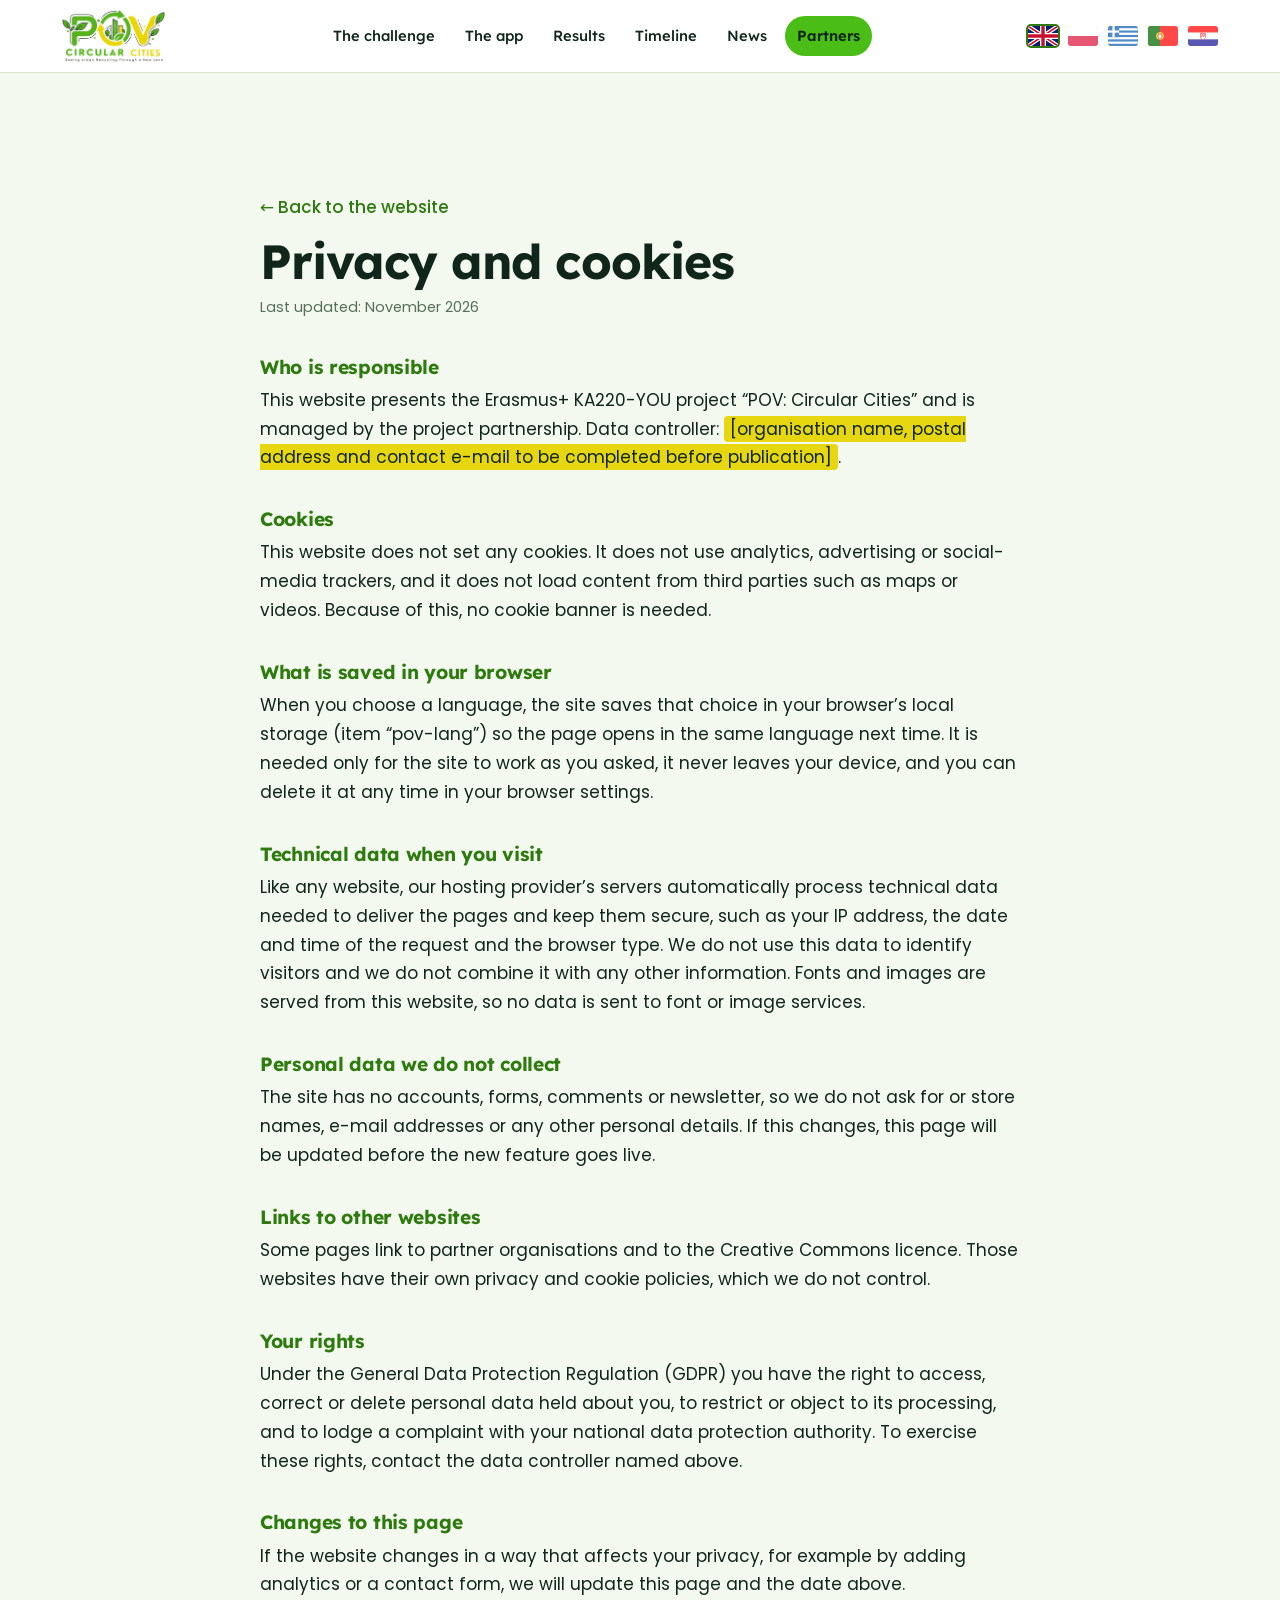
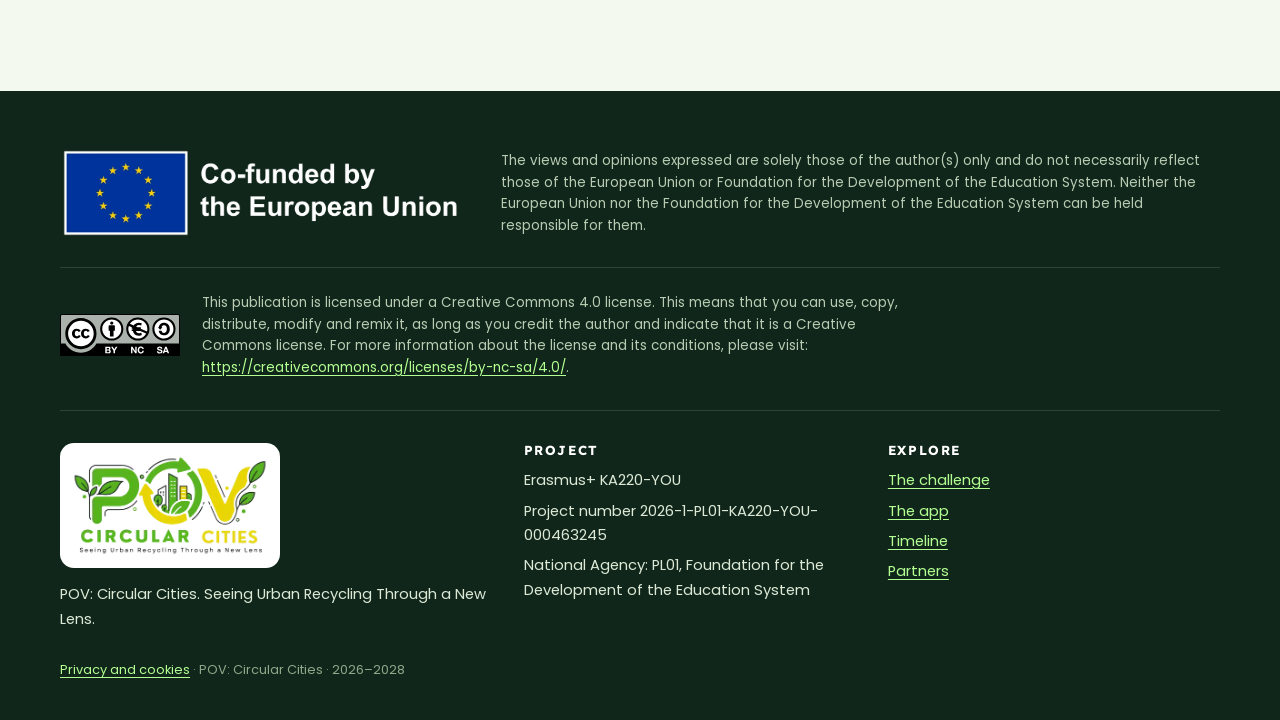
==== privacy.html @ 88510824 "Add dedicated Privacy and cookies page (5 languages), generic hosting wording, footer link Co-Author" ====
<!DOCTYPE html>
<html lang="en">
<head>
<meta charset="utf-8">
<meta name="viewport" content="width=device-width, initial-scale=1">
<title>Privacy and cookies | POV: Circular Cities</title>
<meta name="description" content="Privacy and cookies of the POV: Circular Cities website.">
<link rel="icon" href="data:image/svg+xml,%3Csvg xmlns='http://www.w3.org/2000/svg' viewBox='0 0 64 64'%3E%3Ccircle cx='32' cy='32' r='28' fill='none' stroke='%234ABD17' stroke-width='10' stroke-dasharray='90 86'/%3E%3Ccircle cx='32' cy='32' r='28' fill='none' stroke='%23E6D711' stroke-width='10' stroke-dasharray='86 90' stroke-dashoffset='-90'/%3E%3C/svg%3E">
<link rel="preload" href="fonts/lexend-latin-700-normal.woff2" as="font" type="font/woff2" crossorigin>
<link rel="preload" href="fonts/poppins-latin-400-normal.woff2" as="font" type="font/woff2" crossorigin>
<link rel="stylesheet" href="fonts.css">
<link rel="stylesheet" href="style.css">
</head>
<body>

<header class="site-header">
  <div class="wrap">
    <a class="brand" href="index.html" aria-label="POV: Circular Cities, home" data-i18n-attr="aria-label:a.brand"><img src="assets/pov-logo.webp" alt="POV Circular Cities. Seeing urban recycling through a new lens" data-i18n-attr="alt:a.logo" width="440" height="231"></a>
    <nav class="nav" id="site-nav" aria-label="Main" data-i18n-attr="aria-label:a.nav">
      <a href="index.html#challenge" data-i18n="nav.challenge">The challenge</a>
      <a href="index.html#app" data-i18n="nav.app">The app</a>
      <a href="index.html#results" data-i18n="nav.results">Results</a>
      <a href="index.html#timeline" data-i18n="nav.timeline">Timeline</a>
      <a href="index.html#news" data-i18n="nav.news">News</a>
      <a class="cta" href="index.html#partners" data-i18n="nav.partners">Partners</a>
    </nav>
    <div class="lang" role="group" aria-label="Language" data-i18n-attr="aria-label:a.lang">
      <button type="button" data-lang="en" title="English" aria-label="English" aria-pressed="true"><svg viewBox="0 0 30 20" aria-hidden="true"><rect width="30" height="20" fill="#012169"/><path d="M0 0l30 20M30 0L0 20" stroke="#fff" stroke-width="4"/><path d="M0 0l30 20M30 0L0 20" stroke="#C8102E" stroke-width="1.6"/><path d="M15 0v20M0 10h30" stroke="#fff" stroke-width="6"/><path d="M15 0v20M0 10h30" stroke="#C8102E" stroke-width="3.4"/></svg></button>
      <button type="button" data-lang="pl" title="Polski" aria-label="Polski" aria-pressed="false"><svg viewBox="0 0 30 20" aria-hidden="true"><rect width="30" height="10" fill="#fff"/><rect y="10" width="30" height="10" fill="#DC143C"/></svg></button>
      <button type="button" data-lang="el" title="Ελληνικά" aria-label="Ελληνικά" aria-pressed="false"><svg viewBox="0 0 30 20" aria-hidden="true"><rect width="30" height="20" fill="#0D5EAF"/><g fill="#fff"><rect y="2.22" width="30" height="2.22"/><rect y="6.67" width="30" height="2.22"/><rect y="11.11" width="30" height="2.22"/><rect y="15.56" width="30" height="2.22"/></g><rect width="11.11" height="11.11" fill="#0D5EAF"/><rect x="4.44" width="2.22" height="11.11" fill="#fff"/><rect y="4.44" width="11.11" height="2.22" fill="#fff"/></svg></button>
      <button type="button" data-lang="pt" title="Português" aria-label="Português" aria-pressed="false"><svg viewBox="0 0 30 20" aria-hidden="true"><rect width="30" height="20" fill="#FF0000"/><rect width="12" height="20" fill="#006600"/><circle cx="12" cy="10" r="3.8" fill="#FFE000"/><path d="M10.1 8h3.8v3.1a1.9 1.9 0 0 1-3.8 0z" fill="#fff" stroke="#C00" stroke-width=".8"/></svg></button>
      <button type="button" data-lang="hr" title="Hrvatski" aria-label="Hrvatski" aria-pressed="false"><svg viewBox="0 0 30 20" aria-hidden="true"><rect width="30" height="6.67" fill="#FF0000"/><rect y="6.67" width="30" height="6.67" fill="#fff"/><rect y="13.33" width="30" height="6.67" fill="#171796"/><path d="M12.6 7.2h4.8v3.6c0 1.7-1.3 2.6-2.4 3-1.1-.4-2.4-1.3-2.4-3z" fill="#fff" stroke="#C00" stroke-width=".6"/><g fill="#FF0000"><rect x="12.6" y="7.2" width="1.2" height="1.2"/><rect x="15.0" y="7.2" width="1.2" height="1.2"/><rect x="13.8" y="8.4" width="1.2" height="1.2"/><rect x="16.2" y="8.4" width="1.2" height="1.2"/><rect x="12.6" y="9.6" width="1.2" height="1.2"/><rect x="15.0" y="9.6" width="1.2" height="1.2"/></g></svg></button>
    </div>
    <button class="menu-btn" type="button" aria-expanded="false" aria-controls="site-nav" aria-label="Menu" data-i18n-attr="aria-label:a.menu"><span></span></button>
  </div>
</header>

<main id="top" class="doc">
<div class="wrap doc-wrap">
<p class="doc-back"><a href="index.html" data-i18n="pv.back">← Back to the website</a></p>
<h1 data-i18n="pv.title">Privacy and cookies</h1>
<p class="doc-date" data-i18n="pv.updated">Last updated: November 2026</p>
<h2 data-i18n="pv.h1">Who is responsible</h2>
<p data-i18n="pv.p1">This website presents the Erasmus+ KA220-YOU project “POV: Circular Cities” and is managed by the project partnership. Data controller: <mark class="todo">[organisation name, postal address and contact e-mail to be completed before publication]</mark>.</p>
<h2 data-i18n="pv.h2">Cookies</h2>
<p data-i18n="pv.p2">This website does not set any cookies. It does not use analytics, advertising or social-media trackers, and it does not load content from third parties such as maps or videos. Because of this, no cookie banner is needed.</p>
<h2 data-i18n="pv.h3">What is saved in your browser</h2>
<p data-i18n="pv.p3">When you choose a language, the site saves that choice in your browser’s local storage (item “pov-lang”) so the page opens in the same language next time. It is needed only for the site to work as you asked, it never leaves your device, and you can delete it at any time in your browser settings.</p>
<h2 data-i18n="pv.h4">Technical data when you visit</h2>
<p data-i18n="pv.p4">Like any website, our hosting provider’s servers automatically process technical data needed to deliver the pages and keep them secure, such as your IP address, the date and time of the request and the browser type. We do not use this data to identify visitors and we do not combine it with any other information. Fonts and images are served from this website, so no data is sent to font or image services.</p>
<h2 data-i18n="pv.h5">Personal data we do not collect</h2>
<p data-i18n="pv.p5">The site has no accounts, forms, comments or newsletter, so we do not ask for or store names, e-mail addresses or any other personal details. If this changes, this page will be updated before the new feature goes live.</p>
<h2 data-i18n="pv.h6">Links to other websites</h2>
<p data-i18n="pv.p6">Some pages link to partner organisations and to the Creative Commons licence. Those websites have their own privacy and cookie policies, which we do not control.</p>
<h2 data-i18n="pv.h7">Your rights</h2>
<p data-i18n="pv.p7">Under the General Data Protection Regulation (GDPR) you have the right to access, correct or delete personal data held about you, to restrict or object to its processing, and to lodge a complaint with your national data protection authority. To exercise these rights, contact the data controller named above.</p>
<h2 data-i18n="pv.h8">Changes to this page</h2>
<p data-i18n="pv.p8">If the website changes in a way that affects your privacy, for example by adding analytics or a contact form, we will update this page and the date above.</p>
</div>
</main>

<footer class="site-footer">
  <div class="wrap">
    <div class="funding">
      <div class="eu"><div class="eu-badge eu-badge--lg"><img class="eu-img " src="assets/eu/eu-en-neg.webp" alt="Co-funded by the European Union" data-i18n-attr="src:eu.neg;alt:a.eu" width="360" height="80"></div></div>
      <p class="disclaimer" data-i18n="ft.disclaimer">The views and opinions expressed are solely those of the author(s) only and do not necessarily reflect those of the European Union or Foundation for the Development of the Education System. Neither the European Union nor the Foundation for the Development of the Education System can be held responsible for them.</p>
      <div class="licence" lang="en">
        <a class="cc-logo" href="https://creativecommons.org/licenses/by-nc-sa/4.0/" rel="license noopener"><img src="assets/cc-by-nc-sa.svg" alt="Creative Commons Attribution-NonCommercial-ShareAlike 4.0 licence" data-i18n-attr="alt:a.cc" width="120" height="42"></a>
        <p>This publication is licensed under a Creative Commons 4.0 license. This means that you can use, copy, distribute, modify and remix it, as long as you credit the author and indicate that it is a Creative Commons license. For more information about the license and its conditions, please visit: <a href="https://creativecommons.org/licenses/by-nc-sa/4.0/" rel="license noopener">https://creativecommons.org/licenses/by-nc-sa/4.0/</a>.</p>
      </div>
    </div>
    <div class="foot-grid">
      <div>
        <div class="foot-logo"><img src="assets/pov-logo.webp" alt="POV Circular Cities logo" data-i18n-attr="alt:a.logo.foot" width="440" height="231"></div>
        <p>POV: Circular Cities. Seeing Urban Recycling Through a New Lens.</p>
      </div>
      <div>
        <h4 data-i18n="ft.project">Project</h4>
        <ul>
          <li>Erasmus+ KA220-YOU</li>
          <li data-i18n="ft.number">Project number 2026-1-PL01-KA220-YOU-000463245</li>
          <li data-i18n="ft.agency">National Agency: PL01, Foundation for the Development of the Education System</li>
        </ul>
      </div>
      <div>
        <h4 data-i18n="ft.explore">Explore</h4>
        <ul>
          <li><a href="index.html#challenge" data-i18n="nav.challenge">The challenge</a></li>
          <li><a href="index.html#app" data-i18n="nav.app">The app</a></li>
          <li><a href="index.html#timeline" data-i18n="nav.timeline">Timeline</a></li>
          <li><a href="index.html#partners" data-i18n="nav.partners">Partners</a></li>
        </ul>
      </div>
    </div>
    <p class="legal"><a href="privacy.html" data-i18n="priv.t">Privacy and cookies</a> · POV: Circular Cities · 2026–2028</p>
  </div>
</footer>

<script src="i18n-data.js"></script>
<script src="i18n.js"></script>
<script src="main.js"></script>
</body>
</html>
---- fonts.css ----
/* lexend-latin-ext-500-normal */
@font-face {
  font-family: 'Lexend';
  font-style: normal;
  font-display: swap;
  font-weight: 500;
  src: url(fonts/lexend-latin-ext-500-normal.woff2) format("woff2");
  unicode-range: U+0100-02BA,U+02BD-02C5,U+02C7-02CC,U+02CE-02D7,U+02DD-02FF,U+0304,U+0308,U+0329,U+1D00-1DBF,U+1E00-1E9F,U+1EF2-1EFF,U+2020,U+20A0-20AB,U+20AD-20C0,U+2113,U+2C60-2C7F,U+A720-A7FF;
}

/* lexend-latin-500-normal */
@font-face {
  font-family: 'Lexend';
  font-style: normal;
  font-display: swap;
  font-weight: 500;
  src: url(fonts/lexend-latin-500-normal.woff2) format("woff2");
  unicode-range: U+0000-00FF,U+0131,U+0152-0153,U+02BB-02BC,U+02C6,U+02DA,U+02DC,U+0304,U+0308,U+0329,U+2000-206F,U+20AC,U+2122,U+2191,U+2193,U+2212,U+2215,U+FEFF,U+FFFD;
}

/* lexend-latin-ext-600-normal */
@font-face {
  font-family: 'Lexend';
  font-style: normal;
  font-display: swap;
  font-weight: 600;
  src: url(fonts/lexend-latin-ext-600-normal.woff2) format("woff2");
  unicode-range: U+0100-02BA,U+02BD-02C5,U+02C7-02CC,U+02CE-02D7,U+02DD-02FF,U+0304,U+0308,U+0329,U+1D00-1DBF,U+1E00-1E9F,U+1EF2-1EFF,U+2020,U+20A0-20AB,U+20AD-20C0,U+2113,U+2C60-2C7F,U+A720-A7FF;
}

/* lexend-latin-600-normal */
@font-face {
  font-family: 'Lexend';
  font-style: normal;
  font-display: swap;
  font-weight: 600;
  src: url(fonts/lexend-latin-600-normal.woff2) format("woff2");
  unicode-range: U+0000-00FF,U+0131,U+0152-0153,U+02BB-02BC,U+02C6,U+02DA,U+02DC,U+0304,U+0308,U+0329,U+2000-206F,U+20AC,U+2122,U+2191,U+2193,U+2212,U+2215,U+FEFF,U+FFFD;
}

/* lexend-latin-ext-700-normal */
@font-face {
  font-family: 'Lexend';
  font-style: normal;
  font-display: swap;
  font-weight: 700;
  src: url(fonts/lexend-latin-ext-700-normal.woff2) format("woff2");
  unicode-range: U+0100-02BA,U+02BD-02C5,U+02C7-02CC,U+02CE-02D7,U+02DD-02FF,U+0304,U+0308,U+0329,U+1D00-1DBF,U+1E00-1E9F,U+1EF2-1EFF,U+2020,U+20A0-20AB,U+20AD-20C0,U+2113,U+2C60-2C7F,U+A720-A7FF;
}

/* lexend-latin-700-normal */
@font-face {
  font-family: 'Lexend';
  font-style: normal;
  font-display: swap;
  font-weight: 700;
  src: url(fonts/lexend-latin-700-normal.woff2) format("woff2");
  unicode-range: U+0000-00FF,U+0131,U+0152-0153,U+02BB-02BC,U+02C6,U+02DA,U+02DC,U+0304,U+0308,U+0329,U+2000-206F,U+20AC,U+2122,U+2191,U+2193,U+2212,U+2215,U+FEFF,U+FFFD;
}

/* poppins-latin-ext-400-normal */
@font-face {
  font-family: 'Poppins';
  font-style: normal;
  font-display: swap;
  font-weight: 400;
  src: url(fonts/poppins-latin-ext-400-normal.woff2) format("woff2");
  unicode-range: U+0100-02BA,U+02BD-02C5,U+02C7-02CC,U+02CE-02D7,U+02DD-02FF,U+0304,U+0308,U+0329,U+1D00-1DBF,U+1E00-1E9F,U+1EF2-1EFF,U+2020,U+20A0-20AB,U+20AD-20C0,U+2113,U+2C60-2C7F,U+A720-A7FF;
}

/* poppins-latin-400-normal */
@font-face {
  font-family: 'Poppins';
  font-style: normal;
  font-display: swap;
  font-weight: 400;
  src: url(fonts/poppins-latin-400-normal.woff2) format("woff2");
  unicode-range: U+0000-00FF,U+0131,U+0152-0153,U+02BB-02BC,U+02C6,U+02DA,U+02DC,U+0304,U+0308,U+0329,U+2000-206F,U+20AC,U+2122,U+2191,U+2193,U+2212,U+2215,U+FEFF,U+FFFD;
}

/* poppins-latin-ext-500-normal */
@font-face {
  font-family: 'Poppins';
  font-style: normal;
  font-display: swap;
  font-weight: 500;
  src: url(fonts/poppins-latin-ext-500-normal.woff2) format("woff2");
  unicode-range: U+0100-02BA,U+02BD-02C5,U+02C7-02CC,U+02CE-02D7,U+02DD-02FF,U+0304,U+0308,U+0329,U+1D00-1DBF,U+1E00-1E9F,U+1EF2-1EFF,U+2020,U+20A0-20AB,U+20AD-20C0,U+2113,U+2C60-2C7F,U+A720-A7FF;
}

/* poppins-latin-500-normal */
@font-face {
  font-family: 'Poppins';
  font-style: normal;
  font-display: swap;
  font-weight: 500;
  src: url(fonts/poppins-latin-500-normal.woff2) format("woff2");
  unicode-range: U+0000-00FF,U+0131,U+0152-0153,U+02BB-02BC,U+02C6,U+02DA,U+02DC,U+0304,U+0308,U+0329,U+2000-206F,U+20AC,U+2122,U+2191,U+2193,U+2212,U+2215,U+FEFF,U+FFFD;
}

/* poppins-latin-ext-600-normal */
@font-face {
  font-family: 'Poppins';
  font-style: normal;
  font-display: swap;
  font-weight: 600;
  src: url(fonts/poppins-latin-ext-600-normal.woff2) format("woff2");
  unicode-range: U+0100-02BA,U+02BD-02C5,U+02C7-02CC,U+02CE-02D7,U+02DD-02FF,U+0304,U+0308,U+0329,U+1D00-1DBF,U+1E00-1E9F,U+1EF2-1EFF,U+2020,U+20A0-20AB,U+20AD-20C0,U+2113,U+2C60-2C7F,U+A720-A7FF;
}

/* poppins-latin-600-normal */
@font-face {
  font-family: 'Poppins';
  font-style: normal;
  font-display: swap;
  font-weight: 600;
  src: url(fonts/poppins-latin-600-normal.woff2) format("woff2");
  unicode-range: U+0000-00FF,U+0131,U+0152-0153,U+02BB-02BC,U+02C6,U+02DA,U+02DC,U+0304,U+0308,U+0329,U+2000-206F,U+20AC,U+2122,U+2191,U+2193,U+2212,U+2215,U+FEFF,U+FFFD;
}

/* commissioner-greek-500-normal */
@font-face {
  font-family: 'Commissioner';
  font-style: normal;
  font-display: swap;
  font-weight: 500;
  src: url(fonts/commissioner-greek-500-normal.woff2) format("woff2");
  unicode-range: U+0370-0377,U+037A-037F,U+0384-038A,U+038C,U+038E-03A1,U+03A3-03FF;
}

/* commissioner-latin-ext-500-normal */
@font-face {
  font-family: 'Commissioner';
  font-style: normal;
  font-display: swap;
  font-weight: 500;
  src: url(fonts/commissioner-latin-ext-500-normal.woff2) format("woff2");
  unicode-range: U+0100-02BA,U+02BD-02C5,U+02C7-02CC,U+02CE-02D7,U+02DD-02FF,U+0304,U+0308,U+0329,U+1D00-1DBF,U+1E00-1E9F,U+1EF2-1EFF,U+2020,U+20A0-20AB,U+20AD-20C0,U+2113,U+2C60-2C7F,U+A720-A7FF;
}

/* commissioner-latin-500-normal */
@font-face {
  font-family: 'Commissioner';
  font-style: normal;
  font-display: swap;
  font-weight: 500;
  src: url(fonts/commissioner-latin-500-normal.woff2) format("woff2");
  unicode-range: U+0000-00FF,U+0131,U+0152-0153,U+02BB-02BC,U+02C6,U+02DA,U+02DC,U+0304,U+0308,U+0329,U+2000-206F,U+20AC,U+2122,U+2191,U+2193,U+2212,U+2215,U+FEFF,U+FFFD;
}

/* commissioner-greek-600-normal */
@font-face {
  font-family: 'Commissioner';
  font-style: normal;
  font-display: swap;
  font-weight: 600;
  src: url(fonts/commissioner-greek-600-normal.woff2) format("woff2");
  unicode-range: U+0370-0377,U+037A-037F,U+0384-038A,U+038C,U+038E-03A1,U+03A3-03FF;
}

/* commissioner-latin-ext-600-normal */
@font-face {
  font-family: 'Commissioner';
  font-style: normal;
  font-display: swap;
  font-weight: 600;
  src: url(fonts/commissioner-latin-ext-600-normal.woff2) format("woff2");
  unicode-range: U+0100-02BA,U+02BD-02C5,U+02C7-02CC,U+02CE-02D7,U+02DD-02FF,U+0304,U+0308,U+0329,U+1D00-1DBF,U+1E00-1E9F,U+1EF2-1EFF,U+2020,U+20A0-20AB,U+20AD-20C0,U+2113,U+2C60-2C7F,U+A720-A7FF;
}

/* commissioner-latin-600-normal */
@font-face {
  font-family: 'Commissioner';
  font-style: normal;
  font-display: swap;
  font-weight: 600;
  src: url(fonts/commissioner-latin-600-normal.woff2) format("woff2");
  unicode-range: U+0000-00FF,U+0131,U+0152-0153,U+02BB-02BC,U+02C6,U+02DA,U+02DC,U+0304,U+0308,U+0329,U+2000-206F,U+20AC,U+2122,U+2191,U+2193,U+2212,U+2215,U+FEFF,U+FFFD;
}

/* commissioner-greek-700-normal */
@font-face {
  font-family: 'Commissioner';
  font-style: normal;
  font-display: swap;
  font-weight: 700;
  src: url(fonts/commissioner-greek-700-normal.woff2) format("woff2");
  unicode-range: U+0370-0377,U+037A-037F,U+0384-038A,U+038C,U+038E-03A1,U+03A3-03FF;
}

/* commissioner-latin-ext-700-normal */
@font-face {
  font-family: 'Commissioner';
  font-style: normal;
  font-display: swap;
  font-weight: 700;
  src: url(fonts/commissioner-latin-ext-700-normal.woff2) format("woff2");
  unicode-range: U+0100-02BA,U+02BD-02C5,U+02C7-02CC,U+02CE-02D7,U+02DD-02FF,U+0304,U+0308,U+0329,U+1D00-1DBF,U+1E00-1E9F,U+1EF2-1EFF,U+2020,U+20A0-20AB,U+20AD-20C0,U+2113,U+2C60-2C7F,U+A720-A7FF;
}

/* commissioner-latin-700-normal */
@font-face {
  font-family: 'Commissioner';
  font-style: normal;
  font-display: swap;
  font-weight: 700;
  src: url(fonts/commissioner-latin-700-normal.woff2) format("woff2");
  unicode-range: U+0000-00FF,U+0131,U+0152-0153,U+02BB-02BC,U+02C6,U+02DA,U+02DC,U+0304,U+0308,U+0329,U+2000-206F,U+20AC,U+2122,U+2191,U+2193,U+2212,U+2215,U+FEFF,U+FFFD;
}

/* noto-sans-greek-400-normal */
@font-face {
  font-family: 'Noto Sans';
  font-style: normal;
  font-display: swap;
  font-weight: 400;
  src: url(fonts/noto-sans-greek-400-normal.woff2) format("woff2");
  unicode-range: U+0370-0377,U+037A-037F,U+0384-038A,U+038C,U+038E-03A1,U+03A3-03FF;
}

/* noto-sans-latin-ext-400-normal */
@font-face {
  font-family: 'Noto Sans';
  font-style: normal;
  font-display: swap;
  font-weight: 400;
  src: url(fonts/noto-sans-latin-ext-400-normal.woff2) format("woff2");
  unicode-range: U+0100-02BA,U+02BD-02C5,U+02C7-02CC,U+02CE-02D7,U+02DD-02FF,U+0304,U+0308,U+0329,U+1D00-1DBF,U+1E00-1E9F,U+1EF2-1EFF,U+2020,U+20A0-20AB,U+20AD-20C0,U+2113,U+2C60-2C7F,U+A720-A7FF;
}

/* noto-sans-latin-400-normal */
@font-face {
  font-family: 'Noto Sans';
  font-style: normal;
  font-display: swap;
  font-weight: 400;
  src: url(fonts/noto-sans-latin-400-normal.woff2) format("woff2");
  unicode-range: U+0000-00FF,U+0131,U+0152-0153,U+02BB-02BC,U+02C6,U+02DA,U+02DC,U+0304,U+0308,U+0329,U+2000-206F,U+20AC,U+2122,U+2191,U+2193,U+2212,U+2215,U+FEFF,U+FFFD;
}

/* noto-sans-greek-500-normal */
@font-face {
  font-family: 'Noto Sans';
  font-style: normal;
  font-display: swap;
  font-weight: 500;
  src: url(fonts/noto-sans-greek-500-normal.woff2) format("woff2");
  unicode-range: U+0370-0377,U+037A-037F,U+0384-038A,U+038C,U+038E-03A1,U+03A3-03FF;
}

/* noto-sans-latin-ext-500-normal */
@font-face {
  font-family: 'Noto Sans';
  font-style: normal;
  font-display: swap;
  font-weight: 500;
  src: url(fonts/noto-sans-latin-ext-500-normal.woff2) format("woff2");
  unicode-range: U+0100-02BA,U+02BD-02C5,U+02C7-02CC,U+02CE-02D7,U+02DD-02FF,U+0304,U+0308,U+0329,U+1D00-1DBF,U+1E00-1E9F,U+1EF2-1EFF,U+2020,U+20A0-20AB,U+20AD-20C0,U+2113,U+2C60-2C7F,U+A720-A7FF;
}

/* noto-sans-latin-500-normal */
@font-face {
  font-family: 'Noto Sans';
  font-style: normal;
  font-display: swap;
  font-weight: 500;
  src: url(fonts/noto-sans-latin-500-normal.woff2) format("woff2");
  unicode-range: U+0000-00FF,U+0131,U+0152-0153,U+02BB-02BC,U+02C6,U+02DA,U+02DC,U+0304,U+0308,U+0329,U+2000-206F,U+20AC,U+2122,U+2191,U+2193,U+2212,U+2215,U+FEFF,U+FFFD;
}

/* noto-sans-greek-600-normal */
@font-face {
  font-family: 'Noto Sans';
  font-style: normal;
  font-display: swap;
  font-weight: 600;
  src: url(fonts/noto-sans-greek-600-normal.woff2) format("woff2");
  unicode-range: U+0370-0377,U+037A-037F,U+0384-038A,U+038C,U+038E-03A1,U+03A3-03FF;
}

/* noto-sans-latin-ext-600-normal */
@font-face {
  font-family: 'Noto Sans';
  font-style: normal;
  font-display: swap;
  font-weight: 600;
  src: url(fonts/noto-sans-latin-ext-600-normal.woff2) format("woff2");
  unicode-range: U+0100-02BA,U+02BD-02C5,U+02C7-02CC,U+02CE-02D7,U+02DD-02FF,U+0304,U+0308,U+0329,U+1D00-1DBF,U+1E00-1E9F,U+1EF2-1EFF,U+2020,U+20A0-20AB,U+20AD-20C0,U+2113,U+2C60-2C7F,U+A720-A7FF;
}

/* noto-sans-latin-600-normal */
@font-face {
  font-family: 'Noto Sans';
  font-style: normal;
  font-display: swap;
  font-weight: 600;
  src: url(fonts/noto-sans-latin-600-normal.woff2) format("woff2");
  unicode-range: U+0000-00FF,U+0131,U+0152-0153,U+02BB-02BC,U+02C6,U+02DA,U+02DC,U+0304,U+0308,U+0329,U+2000-206F,U+20AC,U+2122,U+2191,U+2193,U+2212,U+2215,U+FEFF,U+FFFD;
}
---- style.css ----
/* POV: Circular Cities. Layout idea: white and pale-green sections, one loop-shaped signature (the sorting phone) in the app section. */
:root {
  --green: #4ABD17;
  --green-deep: #2D7A0E;
  --mint: #B3FF91;
  --yellow: #E6D711;
  --blue: #43A3DD;
  --ink: #10261A;
  --ink-soft: #3C5244;
  --paper: #FFFFFF;
  --sand: #F4F9EF;
  --line: #D9E7CF;
  --font-display: "Lexend", "Commissioner", "Segoe UI", system-ui, sans-serif;
  --font-body: "Poppins", "Noto Sans", "Segoe UI", system-ui, sans-serif;
  --radius: 20px;
  --wrap: 1160px;
  color-scheme: light;
}

*, *::before, *::after { box-sizing: border-box; }
html { scroll-behavior: smooth; scroll-padding-top: 88px; }
body {
  margin: 0;
  background: var(--paper);
  color: var(--ink);
  font-family: var(--font-body);
  font-size: 1.0625rem;
  line-height: 1.65;
  -webkit-font-smoothing: antialiased;
}
img, svg { max-width: 100%; height: auto; display: block; }
a { color: var(--green-deep); text-underline-offset: 3px; }
a:hover { color: var(--ink); }
:focus-visible { outline: 3px solid var(--blue); outline-offset: 3px; border-radius: 6px; }

h1, h2, h3, h4 { font-family: var(--font-display); line-height: 1.15; margin: 0; text-wrap: balance; }
h1 { font-size: clamp(2.3rem, 5.4vw, 4.1rem); font-weight: 700; letter-spacing: -0.02em; }
h2 { font-size: clamp(1.8rem, 3.4vw, 2.7rem); font-weight: 700; letter-spacing: -0.015em; }
h3 { font-size: 1.3rem; font-weight: 600; }
p { margin: 0; }
.lead { font-size: 1.2rem; color: var(--ink-soft); max-width: 58ch; }

.wrap { width: min(var(--wrap), 100% - 40px); margin-inline: auto; }
.section { padding: clamp(56px, 8vw, 104px) 0; }
.section--sand { background: var(--sand); }
.section-head { display: grid; gap: 14px; max-width: 760px; margin-bottom: 44px; }
.eyebrow {
  font-family: var(--font-display); font-weight: 600; font-size: 0.82rem;
  letter-spacing: 0.12em; text-transform: uppercase; color: var(--green-deep);
}

/* Header */
.site-header {
  position: sticky; top: 0; z-index: 20;
  background: rgba(255,255,255,0.94); backdrop-filter: blur(8px);
  border-bottom: 1px solid var(--line);
}
.site-header .wrap { display: flex; align-items: center; justify-content: space-between; gap: 24px; min-height: 72px; }
.brand img { height: 56px; width: auto; }
.nav { display: flex; gap: 6px; flex-wrap: wrap; justify-content: flex-end; }
.nav a {
  font-family: var(--font-display); font-weight: 500; font-size: 0.92rem;
  color: var(--ink); text-decoration: none; padding: 8px 12px; border-radius: 999px;
}
.nav a:hover { background: var(--sand); }
.nav a.cta { background: var(--green); font-weight: 600; }
.nav a.cta:hover { background: var(--mint); }

/* Hero */
.hero { padding: clamp(40px, 6vw, 80px) 0 clamp(48px, 6vw, 88px); background:
  radial-gradient(900px 420px at 88% 0%, rgba(179,255,145,0.55), transparent 70%),
  linear-gradient(180deg, var(--sand), var(--paper)); }
.hero .wrap { display: grid; grid-template-columns: 1.1fr 0.9fr; gap: 56px; align-items: center; }
.hero-copy { display: grid; gap: 24px; }
.hero h1 .accent { color: var(--green-deep); }
.hero h1 .accent-y { background: linear-gradient(transparent 62%, var(--yellow) 62% 92%, transparent 92%); }
.actions { display: flex; gap: 12px; flex-wrap: wrap; }
.btn {
  display: inline-flex; align-items: center; gap: 8px;
  font-family: var(--font-display); font-weight: 600; font-size: 1rem;
  padding: 14px 24px; border-radius: 999px; text-decoration: none;
  border: 2px solid var(--ink); color: var(--ink); background: transparent;
  transition: transform .15s ease, background .15s ease;
}
.btn:hover { transform: translateY(-2px); color: var(--ink); }
.btn--primary { background: var(--green); border-color: var(--green); }
.btn--primary:hover { background: var(--mint); border-color: var(--mint); }
.hero-badges { display: flex; flex-wrap: wrap; gap: 10px; padding: 0; margin: 0; list-style: none; }
.hero-badges li {
  font-size: 0.86rem; font-weight: 500; padding: 6px 14px; border-radius: 999px;
  background: var(--paper); border: 1px solid var(--line);
}
.hero-art { position: relative; display: grid; place-items: center; }
.hero-art .ring { position: absolute; inset: 0; margin: auto; width: 84%; height: auto; aspect-ratio: 1; opacity: 0.85; animation: spin 60s linear infinite; }
.hero-art .card {
  position: relative; background: var(--paper); border-radius: 28px; padding: 18px;
  box-shadow: 0 24px 60px rgba(16,38,26,0.14); border: 1px solid var(--line);
}
.hero-art .card img { border-radius: 14px; }
@keyframes spin { to { transform: rotate(360deg); } }

/* Facts strip */
.facts { border-block: 1px solid var(--line); background: var(--paper); }
.facts dl { display: grid; grid-template-columns: repeat(4, 1fr); margin: 0; }
.facts .fact { padding: 28px 24px; border-left: 1px solid var(--line); }
.facts .fact:first-child { border-left: 0; padding-left: 0; }
.facts dt { font-size: 0.8rem; font-weight: 600; letter-spacing: 0.1em; text-transform: uppercase; color: var(--ink-soft); }
.facts dd { margin: 6px 0 0; font-family: var(--font-display); font-weight: 700; font-size: 1.45rem; line-height: 1.25; }
.facts dd small { display: block; font-family: var(--font-body); font-weight: 400; font-size: 0.88rem; color: var(--ink-soft); margin-top: 2px; }

/* Challenge */
.challenge { display: grid; grid-template-columns: 0.9fr 1.1fr; gap: 64px; align-items: start; }
.challenge-copy { display: grid; gap: 20px; }
.big-stat { display: flex; align-items: baseline; gap: 12px; padding: 18px 22px; border-radius: var(--radius); background: var(--sand); border: 1px solid var(--line); }
.big-stat strong { font-family: var(--font-display); font-size: 2.6rem; color: var(--green-deep); line-height: 1; font-variant-numeric: tabular-nums; }
.big-stat span { font-size: 0.95rem; color: var(--ink-soft); }
.bars { display: grid; gap: 22px; padding: 28px; border: 1px solid var(--line); border-radius: var(--radius); background: var(--paper); }
.bars h3 { font-size: 1.05rem; }
.bar-row { display: grid; gap: 8px; }
.bar-label { display: flex; justify-content: space-between; gap: 16px; font-size: 0.97rem; }
.bar-label b { font-family: var(--font-display); font-variant-numeric: tabular-nums; }
.bar-track { height: 14px; border-radius: 999px; background: var(--sand); border: 1px solid var(--line); overflow: hidden; }
.bar-fill { height: 100%; border-radius: 999px; }
.bars figcaption { font-size: 0.84rem; color: var(--ink-soft); }

/* Values */
.values { display: grid; grid-template-columns: repeat(4, 1fr); gap: 18px; }
.value { border-radius: var(--radius); padding: 28px 24px 30px; display: grid; gap: 10px; align-content: start; min-height: 230px; }
.value svg { width: 44px; height: 44px; }
.value h3 { font-size: 1.25rem; }
.value p { font-size: 0.97rem; }
.v-green { background: var(--green); }
.v-mint { background: var(--mint); }
.v-yellow { background: var(--yellow); }
.v-blue { background: var(--blue); }

/* Objectives */
.objectives { list-style: none; margin: 0; padding: 0; display: grid; }
.objective { display: grid; grid-template-columns: 84px 1fr; gap: 24px; padding: 24px 0; border-top: 1px solid var(--line); align-items: start; }
.objective:last-child { border-bottom: 1px solid var(--line); }
.objective .tag { font-family: var(--font-display); font-weight: 700; font-size: 1.9rem; color: var(--green-deep); line-height: 1.1; }
.objective p { max-width: 66ch; }
.objective b { font-family: var(--font-display); font-weight: 600; }

/* App */
.app { display: grid; grid-template-columns: 1fr 0.9fr; gap: 64px; align-items: center; }
.app-copy { display: grid; gap: 22px; }
.counts { display: grid; grid-template-columns: repeat(3, 1fr); gap: 12px; margin: 6px 0 0; padding: 0; list-style: none; }
.counts li { padding: 16px; border-radius: 16px; background: var(--paper); border: 1px solid var(--line); }
.counts strong { display: block; font-family: var(--font-display); font-size: 1.9rem; line-height: 1.1; color: var(--green-deep); font-variant-numeric: tabular-nums; }
.counts span { font-size: 0.86rem; color: var(--ink-soft); line-height: 1.35; display: block; margin-top: 4px; }
.feature-list { list-style: none; margin: 0; padding: 0; display: grid; gap: 14px; }
.feature-list li { display: grid; grid-template-columns: 28px 1fr; gap: 12px; }
.feature-list svg { width: 26px; height: 26px; margin-top: 2px; }
.feature-list b { font-family: var(--font-display); font-weight: 600; }

/* Phone demo */
.phone-wrap { display: grid; justify-items: center; gap: 14px; }
.phone {
  width: min(340px, 100%); border-radius: 40px; padding: 12px;
  background: var(--ink); box-shadow: 0 30px 70px rgba(16,38,26,0.28);
}
.screen { background: var(--paper); border-radius: 30px; overflow: hidden; display: grid; grid-template-rows: auto auto 1fr; min-height: 560px; }
.app-bar { display: flex; align-items: center; justify-content: space-between; gap: 8px; padding: 16px 18px; background: var(--green); font-family: var(--font-display); font-weight: 700; font-size: 0.98rem; }
.app-bar span { font-weight: 500; font-size: 0.78rem; background: var(--paper); padding: 3px 10px; border-radius: 999px; }
.tabs { display: grid; grid-template-columns: 1fr 1fr; border-bottom: 1px solid var(--line); }
.tab {
  font-family: var(--font-display); font-weight: 600; font-size: 0.92rem; padding: 12px;
  background: var(--paper); border: 0; border-bottom: 3px solid transparent; cursor: pointer; color: var(--ink-soft);
}
.tab[aria-selected="true"] { color: var(--ink); border-bottom-color: var(--green); }
.panel { padding: 20px 18px 22px; display: grid; gap: 16px; align-content: start; }
.panel[hidden] { display: none; }
.item-card { text-align: center; display: grid; gap: 6px; padding: 18px; border-radius: 18px; background: var(--sand); border: 1px solid var(--line); }
.item-card .emoji-free { width: 76px; height: 76px; margin: 0 auto; }
.item-card h4 { font-size: 1.15rem; font-weight: 600; }
.item-card p { font-size: 0.88rem; color: var(--ink-soft); }
.q { font-size: 0.9rem; font-weight: 500; text-align: center; }
.bins { display: grid; grid-template-columns: 1fr 1fr; gap: 10px; }
.bin {
  font-family: var(--font-display); font-weight: 600; font-size: 0.88rem; line-height: 1.25;
  padding: 13px 10px; border-radius: 14px; border: 2px solid var(--ink); background: var(--paper);
  cursor: pointer; color: var(--ink); min-height: 56px; transition: background .15s ease, transform .15s ease;
}
.bin:hover:not(:disabled) { background: var(--mint); transform: translateY(-1px); }
.bin:disabled { cursor: default; opacity: 0.55; }
.bin.is-right { background: var(--green); border-color: var(--green); opacity: 1; }
.bin.is-wrong { background: #FBE3DC; border-color: #B33A1E; opacity: 1; }
.feedback { min-height: 3.4em; font-size: 0.9rem; padding: 12px 14px; border-radius: 14px; background: var(--sand); border: 1px solid var(--line); }
.feedback.ok { background: #E4F8D6; border-color: var(--green); }
.feedback.no { background: #FBE3DC; border-color: #B33A1E; }
.round-row { display: flex; justify-content: space-between; align-items: center; gap: 12px; font-size: 0.86rem; color: var(--ink-soft); }
.next {
  font-family: var(--font-display); font-weight: 600; font-size: 0.9rem; padding: 10px 18px; border-radius: 999px;
  border: 2px solid var(--ink); background: var(--ink); color: var(--paper); cursor: pointer;
}
.next[hidden] { display: none; }
.map-art { border-radius: 18px; border: 1px solid var(--line); overflow: hidden; background: #EAF3E2; }
.map-note { font-size: 0.88rem; color: var(--ink-soft); }
.phone-caption { font-size: 0.84rem; color: var(--ink-soft); max-width: 40ch; text-align: center; }

/* Results */
.results { display: grid; grid-template-columns: repeat(2, 1fr); gap: 18px; }
.result { padding: 28px; border-radius: var(--radius); background: var(--paper); border: 1px solid var(--line); display: grid; gap: 10px; align-content: start; border-top: 6px solid var(--green); }
.result:nth-child(2) { border-top-color: var(--blue); }
.result:nth-child(3) { border-top-color: var(--yellow); }
.result:nth-child(4) { border-top-color: var(--mint); }
.result .tag { font-family: var(--font-display); font-weight: 700; color: var(--green-deep); font-size: 0.95rem; }
.result p { font-size: 0.98rem; color: var(--ink-soft); }

/* Timeline */
.gantt { border: 1px solid var(--line); border-radius: var(--radius); background: var(--paper); overflow-x: auto; }
.gantt-inner { min-width: 860px; padding: 20px 24px 26px; }
.g-head, .g-row { display: grid; grid-template-columns: 260px 1fr; gap: 16px; align-items: center; }
.g-years { display: grid; grid-template-columns: 4fr 12fr 8fr; font-family: var(--font-display); font-weight: 600; font-size: 0.82rem; color: var(--ink-soft); }
.g-years span { border-left: 1px solid var(--line); padding-left: 8px; }
.g-row { padding: 7px 0; border-top: 1px solid var(--line); font-size: 0.9rem; line-height: 1.3; }
.g-track { position: relative; height: 22px; background:
  repeating-linear-gradient(90deg, transparent 0 calc(100%/24 - 1px), var(--line) calc(100%/24 - 1px) calc(100%/24)); border-radius: 6px; }
.g-bar { position: absolute; top: 2px; bottom: 2px; border-radius: 6px; }
.g-bar span { position: absolute; left: 0; top: 100%; }
.wp1 { background: var(--ink); } .wp2 { background: var(--blue); } .wp3 { background: var(--yellow); } .wp4 { background: var(--green); } .wp5 { background: var(--mint); outline: 1px solid var(--green-deep); }
.legend { display: flex; flex-wrap: wrap; gap: 8px 18px; margin: 0 0 18px; padding: 0; list-style: none; font-size: 0.88rem; }
.legend i { display: inline-block; width: 12px; height: 12px; border-radius: 4px; margin-right: 8px; vertical-align: -1px; }
.timeline-note { margin-top: 14px; font-size: 0.86rem; color: var(--ink-soft); }

/* Partners */
.partners { display: grid; grid-template-columns: repeat(3, 1fr); gap: 18px; }
.partner { padding: 26px; border-radius: var(--radius); border: 1px solid var(--line); background: var(--paper); display: grid; gap: 10px; align-content: start; }
.partner--lead { background: var(--ink); color: var(--paper); border-color: var(--ink); grid-column: span 2; }
.partner--lead a { color: var(--mint); }
.partner .where { font-family: var(--font-display); font-size: 0.8rem; font-weight: 600; letter-spacing: 0.1em; text-transform: uppercase; color: var(--green-deep); }
.partner--lead .where { color: var(--mint); }
.partner h3 { font-size: 1.15rem; }
.partner p { font-size: 0.94rem; color: var(--ink-soft); }
.partner--lead p { color: #CFE3C8; }
.partner .role { font-size: 0.9rem; font-weight: 500; color: var(--ink); padding-top: 10px; border-top: 1px dashed var(--line); }
.partner--lead .role { color: var(--paper); border-top-color: #3C5244; }

/* Funding + footer */
.site-footer { background: var(--ink); color: #DCE9D6; padding: 56px 0 40px; }
.site-footer a { color: var(--mint); }
.funding { display: grid; grid-template-columns: auto 1fr; gap: 28px; align-items: center; padding-bottom: 32px; border-bottom: 1px solid #2B4435; }
.disclaimer { font-size: 0.84rem; line-height: 1.6; color: #B9CCB3; }
.foot-grid { display: grid; grid-template-columns: 1.3fr 1fr 1fr; gap: 32px; padding-top: 32px; font-size: 0.92rem; }
.foot-grid h4 { font-size: 0.82rem; letter-spacing: 0.12em; text-transform: uppercase; color: var(--paper); margin-bottom: 10px; }
.foot-grid ul { list-style: none; margin: 0; padding: 0; display: grid; gap: 6px; }
.foot-logo { background: var(--paper); border-radius: 14px; padding: 10px; width: 220px; margin-bottom: 14px; }
.legal { margin-top: 28px; font-size: 0.8rem; color: #8FA88A; }

@media (max-width: 960px) {
  .hero .wrap, .challenge, .app { grid-template-columns: 1fr; gap: 40px; }
  .hero-art { max-width: 520px; margin-inline: auto; }
  .facts dl { grid-template-columns: repeat(2, 1fr); }
  .facts .fact:nth-child(3) { border-left: 0; padding-left: 0; }
  .facts .fact:nth-child(n+3) { border-top: 1px solid var(--line); }
  .values { grid-template-columns: repeat(2, 1fr); }
  .partners { grid-template-columns: repeat(2, 1fr); }
  .partner--lead { grid-column: span 2; }
  .foot-grid { grid-template-columns: 1fr; }
  .funding { grid-template-columns: 1fr; }
}
@media (max-width: 720px) {
  .site-header .wrap { flex-wrap: wrap; gap: 10px; min-height: 60px; padding-block: 6px; }
  .brand img { height: 44px; }
  .lang { margin-left: auto; padding-bottom: 0; }
  .menu-btn { display: inline-flex; }
  .nav { display: none; order: 5; width: 100%; flex-direction: column; flex-wrap: nowrap; gap: 2px; padding: 4px 0 12px; border-top: 1px solid var(--line); }
  .nav.is-open { display: flex; }
  .nav a { padding: 13px 14px; font-size: 1rem; }
  html { scroll-padding-top: 80px; }
  .results, .partners, .values { grid-template-columns: 1fr; }
  .partner--lead { grid-column: auto; }
  .counts { grid-template-columns: 1fr; }
  .objective { grid-template-columns: 56px 1fr; gap: 14px; }
  .objective .tag { font-size: 1.4rem; }
  .hero-art { margin-top: 36px; }
  .facts dl { grid-template-columns: 1fr; }
  .facts .fact { border-left: 0; padding-left: 0; border-top: 1px solid var(--line); }
  .facts .fact:first-child { border-top: 0; }
}
@media (prefers-reduced-motion: reduce) {
  html { scroll-behavior: auto; }
  .hero-art .ring { position: absolute; inset: 0; margin: auto; width: 84%; height: auto; aspect-ratio: 1; opacity: 0.85; animation: spin 60s linear infinite; }
  .btn, .bin { transition: none; }
}

/* Language switcher */
.lang { display: flex; gap: 6px; align-items: center; flex-shrink: 0; }
.lang button {
  appearance: none; padding: 0; width: 34px; height: 24px; border-radius: 5px; overflow: hidden;
  border: 2px solid transparent; background: none; cursor: pointer; opacity: .72;
  outline-offset: 2px; transition: opacity .15s, transform .15s;
}
.lang button svg { width: 100%; height: 100%; display: block; box-shadow: inset 0 0 0 1px rgba(16,38,26,.22); }
.lang button:hover { opacity: 1; transform: translateY(-1px); }
.lang button[aria-pressed="true"] { opacity: 1; border-color: var(--green-deep); }
.lang button:focus-visible { outline: 2px solid var(--ink); }
@media (prefers-reduced-motion: reduce) { .lang button { transition: none; } }

/* Partner logos */
.p-logo { height: 88px; display: flex; align-items: center; margin-bottom: 14px; }
.p-logo img { height: 100%; width: auto; max-width: 220px; object-fit: contain; }


/* Objectives: list + progress loop */
.objectives-layout { display: grid; grid-template-columns: minmax(0, 1.2fr) minmax(0, 0.8fr); gap: 64px; align-items: start; }
.loop { position: sticky; top: 120px; max-width: 400px; justify-self: center; width: 100%; }
.loop svg { width: 100%; height: auto; display: block; overflow: visible; }
.loop-base { fill: none; stroke: var(--line); stroke-width: 3; stroke-dasharray: 2 9; stroke-linecap: round; }
.loop-arc { fill: none; stroke: var(--green); stroke-width: 7; stroke-linecap: round; stroke-dasharray: 879.65; stroke-dashoffset: 879.65; transition: stroke-dashoffset .8s cubic-bezier(.4,0,.2,1); }
.loop-core { fill: var(--sand); }
.loop .node circle { fill: var(--paper); stroke: var(--line); stroke-width: 3; transition: fill .4s, stroke .4s, transform .4s; transform-box: fill-box; transform-origin: center; }
.loop .node text { font: 700 15px var(--font-display); fill: var(--ink-soft); transition: fill .4s; }
.loop .node.is-on circle { fill: var(--green); stroke: var(--green); }
.loop .node.is-on text { fill: #fff; }
.loop .node.is-active circle { transform: scale(1.22); fill: var(--ink); stroke: var(--ink); }
.loop .node.is-active text { fill: var(--mint); }
.objective { transition: opacity .4s; }
.objectives.has-spy .objective:not(.is-active) { opacity: .5; }
.objective .tag { transition: color .3s; }
.objective.is-active .tag { color: var(--green); }

/* Scroll reveal (applied by JS only to below-the-fold elements) */
.reveal { opacity: 0; transform: translateY(18px); transition: opacity .7s ease, transform .7s cubic-bezier(.2,.7,.2,1); transition-delay: var(--d, 0ms); }
.reveal.in { opacity: 1; transform: none; }

@media (max-width: 900px) {
  .objectives-layout { grid-template-columns: 1fr; }
  .loop { display: none; }
  .objectives.has-spy .objective:not(.is-active) { opacity: 1; }
}
@media (prefers-reduced-motion: reduce) {
  .reveal { opacity: 1; transform: none; transition: none; }
  .loop-arc, .loop .node circle, .objective { transition: none; }
}


/* Mobile menu button */
.menu-btn { display: none; width: 42px; height: 42px; border: 1px solid var(--line); border-radius: 12px; background: var(--paper); align-items: center; justify-content: center; cursor: pointer; flex-shrink: 0; }
.menu-btn span, .menu-btn span::before, .menu-btn span::after { display: block; width: 18px; height: 2px; border-radius: 2px; background: var(--ink); transition: transform .3s, opacity .2s; }
.menu-btn span { position: relative; }
.menu-btn span::before, .menu-btn span::after { content: ""; position: absolute; left: 0; }
.menu-btn span::before { top: -6px; }
.menu-btn span::after { top: 6px; }
.menu-btn[aria-expanded="true"] span { background: transparent; }
.menu-btn[aria-expanded="true"] span::before { transform: translateY(6px) rotate(45deg); }
.menu-btn[aria-expanded="true"] span::after { transform: translateY(-6px) rotate(-45deg); }
.menu-btn:focus-visible { outline: 2px solid var(--ink); }

/* Results: asymmetric bento */
.results { grid-template-columns: repeat(3, 1fr); gap: 18px; }
.result:nth-child(1), .result:nth-child(4) { grid-column: span 2; }
.result { padding: 32px; }
.result h3 { font-size: 1.2rem; }
.result:nth-child(1) { background: var(--ink); border-color: var(--ink); border-top-color: var(--green); min-height: 270px; align-content: end; }
.result:nth-child(1) .tag { color: var(--mint); font-size: 3.2rem; line-height: 1; margin-bottom: auto; }
.result:nth-child(1) h3 { color: #fff; font-size: 1.7rem; }
.result:nth-child(1) p { color: #CFE3C8; font-size: 1.02rem; max-width: 52ch; }
.result:nth-child(4) { background: var(--sand); }
.result:nth-child(n) { transition: transform .35s cubic-bezier(.2,.7,.2,1), box-shadow .35s; }
.result:hover { transform: translateY(-3px); box-shadow: 0 18px 30px -18px rgba(16,38,26,.35); }

/* Values: ruled rows instead of coloured boxes */
.values { grid-template-columns: 1fr; gap: 0; border-bottom: 1px solid var(--line); }
.value { background: none; border-radius: 0; min-height: 0; border-top: 1px solid var(--line); padding: 26px 0; grid-template-columns: 56px minmax(150px, 240px) 1fr; align-items: center; gap: 8px 28px; }
.value svg { width: 56px; height: 56px; padding: 12px; box-sizing: border-box; border-radius: 50%; transition: transform .4s cubic-bezier(.2,.7,.2,1); }
.value:hover svg { transform: rotate(-8deg) scale(1.06); }
.value h3 { font-size: 1.45rem; }
.value p { font-size: 1.02rem; color: var(--ink-soft); max-width: 52ch; }
.v-green svg { background: var(--green); } .v-mint svg { background: var(--mint); } .v-yellow svg { background: var(--yellow); } .v-blue svg { background: var(--blue); }

/* Timeline bars draw in */
.gantt.anim .g-bar { transform: scaleX(0); transform-origin: left center; transition: transform .9s cubic-bezier(.2,.7,.2,1); transition-delay: calc(var(--i, 0) * 55ms); }
.gantt.anim.in .g-bar { transform: none; }

@media (max-width: 900px) {
  .results { grid-template-columns: 1fr 1fr; }
  .result:nth-child(1) { grid-column: span 2; }
  .result:nth-child(4) { grid-column: span 2; }
}
@media (max-width: 720px) {
  .results { grid-template-columns: 1fr; }
  .result:nth-child(n) { grid-column: auto; }
  .result:nth-child(1) { min-height: 0; }
  .value { grid-template-columns: 56px 1fr; padding: 22px 0; }
  .value svg { grid-row: span 2; }
}
@media (prefers-reduced-motion: reduce) {
  .gantt.anim .g-bar, .result:nth-child(n), .value svg, .menu-btn span, .menu-btn span::before, .menu-btn span::after { transition: none; }
  .result:hover, .value:hover svg { transform: none; }
}

@media (max-width: 720px) { .menu-btn { display: inline-flex; } }
@media (max-width: 720px) {
  .lang { gap: 4px; margin-left: auto; }
  .lang button { width: 26px; height: 19px; }
  .site-header .wrap { flex-wrap: wrap; }
}


/* Official EU emblem + funding statement (EU download centre, per language) */
.eu-badge { display: block; }
.eu-img { display: block; height: 68px; width: auto; max-width: 100%; }
.hero-eu { margin-top: 30px; padding-top: 22px; border-top: 1px solid var(--line); }
.eu-badge--lg .eu-img { height: 92px; }

/* Privacy note */
.privacy { margin-top: 20px; font-size: 0.88rem; color: #B8CDB0; }
.privacy summary { cursor: pointer; width: fit-content; color: var(--mint); font-weight: 500; }
.privacy summary:focus-visible { outline: 2px solid var(--mint); outline-offset: 3px; }
.privacy p { margin: 10px 0 0; max-width: 70ch; }
@media (max-width: 720px) { .eu-badge--lg .eu-img { height: 72px; } .eu-img { height: 56px; } }


/* Footer licence */
.licence { grid-column: 1 / -1; display: flex; gap: 22px; align-items: center; padding-top: 24px; border-top: 1px solid #2B4435; font-size: 0.84rem; line-height: 1.6; color: #B9CCB3; }
.licence p { margin: 0; max-width: 80ch; }
.licence a { color: var(--mint); overflow-wrap: anywhere; }
.cc-logo { flex: none; display: block; line-height: 0; border-radius: 4px; }
.cc-logo img { display: block; width: 120px; height: auto; }
.cc-logo:focus-visible, .licence a:focus-visible { outline: 2px solid var(--mint); outline-offset: 3px; }
@media (max-width: 720px) { .licence { flex-direction: column; align-items: flex-start; } }

/* News (empty state) */
.news-empty { display: flex; gap: 22px; align-items: center; padding: 34px 36px; border: 1px dashed #B8CFAE; border-radius: 20px; background: var(--sand); color: var(--green-deep); max-width: 760px; }
.news-empty svg { width: 52px; height: 52px; flex: none; }
.news-empty p { margin: 0; color: var(--ink); font-size: 1.05rem; max-width: 52ch; }
@media (max-width: 720px) { .news-empty { flex-direction: column; align-items: flex-start; padding: 26px; } }

/* Privacy page */
.doc { padding: 120px 0 80px; background: var(--sand); }
.doc-wrap { max-width: 760px; }
.doc h1 { font-family: "Lexend", "Commissioner", sans-serif; font-size: clamp(2rem, 5vw, 3rem); color: var(--ink); margin: 8px 0 6px; }
.doc h2 { font-family: "Lexend", "Commissioner", sans-serif; font-size: 1.2rem; color: var(--green-deep); margin: 36px 0 8px; }
.doc p { color: var(--ink); line-height: 1.7; margin: 0 0 12px; }
.doc .doc-date { color: #55705A; font-size: 0.9rem; margin-bottom: 8px; }
.doc .doc-back a { color: var(--green-deep); font-weight: 500; text-decoration: none; }
.doc .doc-back a:hover { text-decoration: underline; }
.doc mark.todo { background: var(--yellow); color: var(--ink); padding: 1px 6px; border-radius: 4px; }
.legal a { color: var(--mint); }
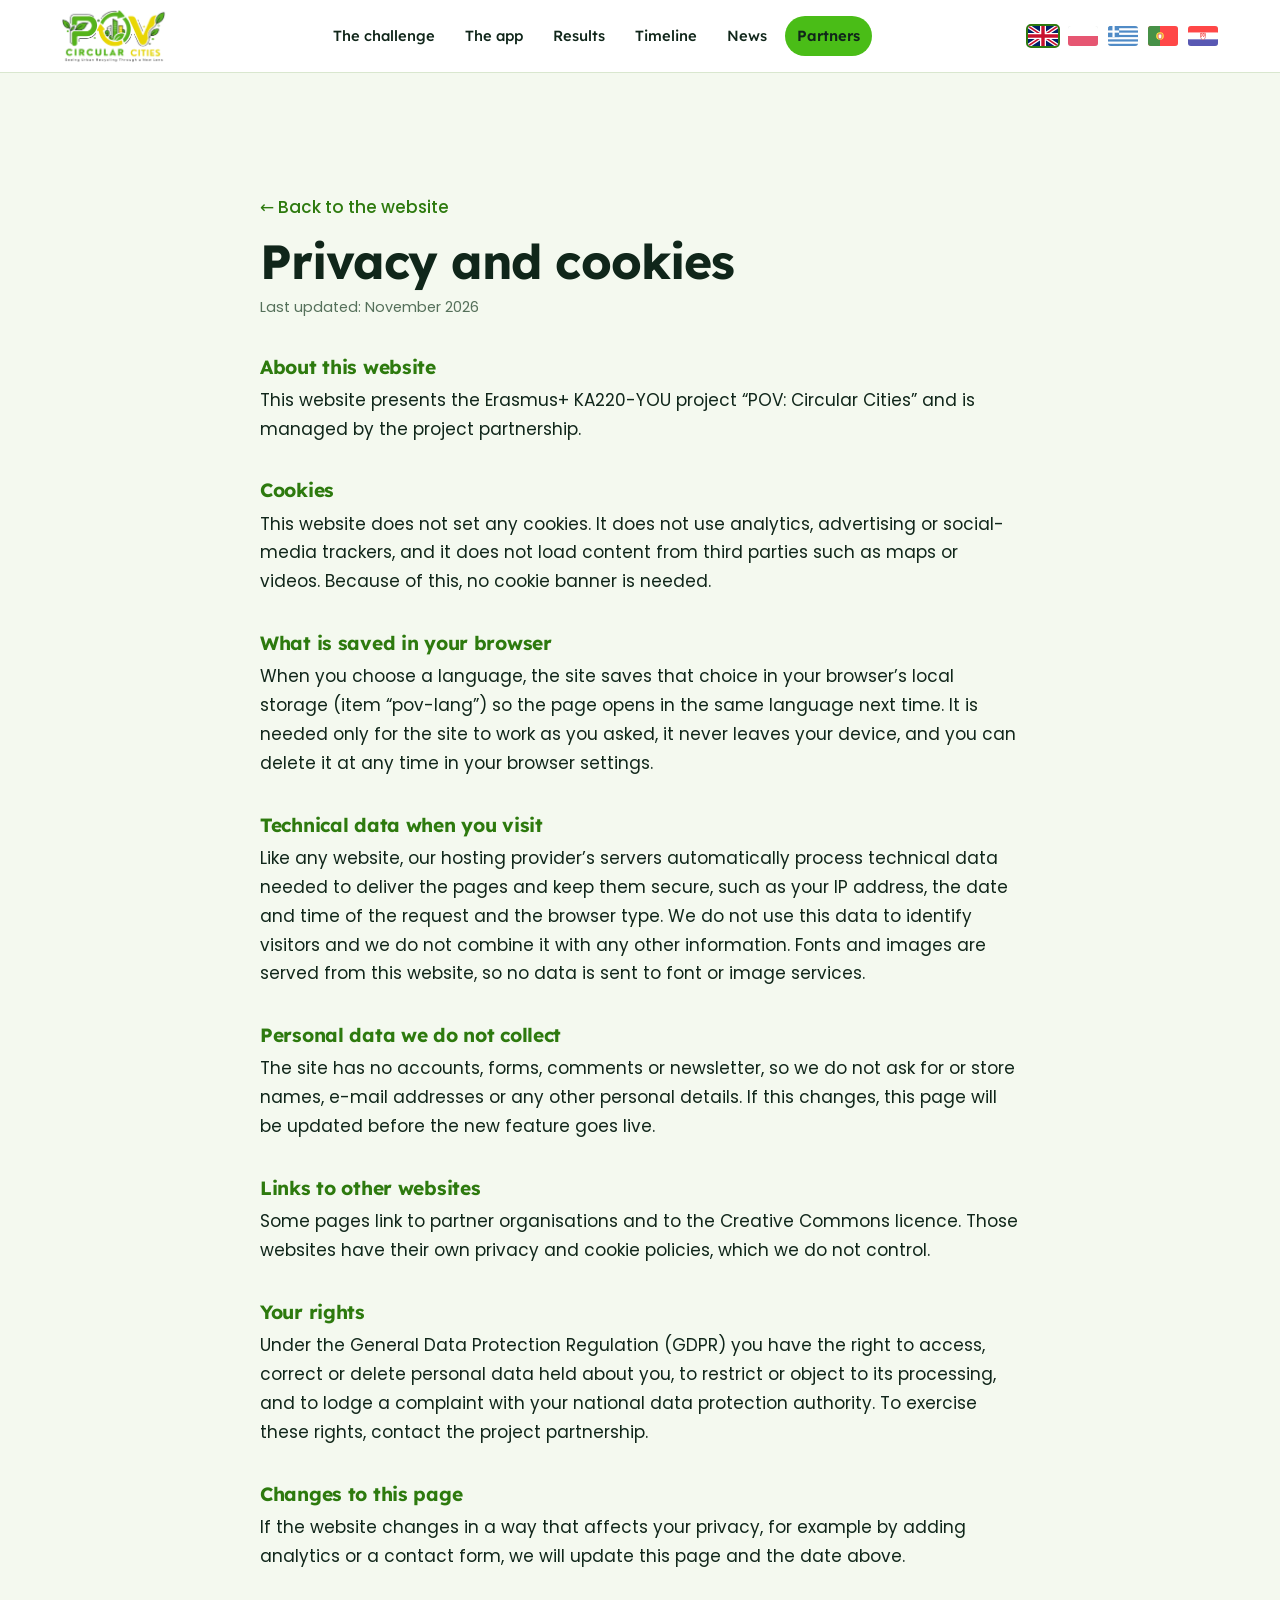
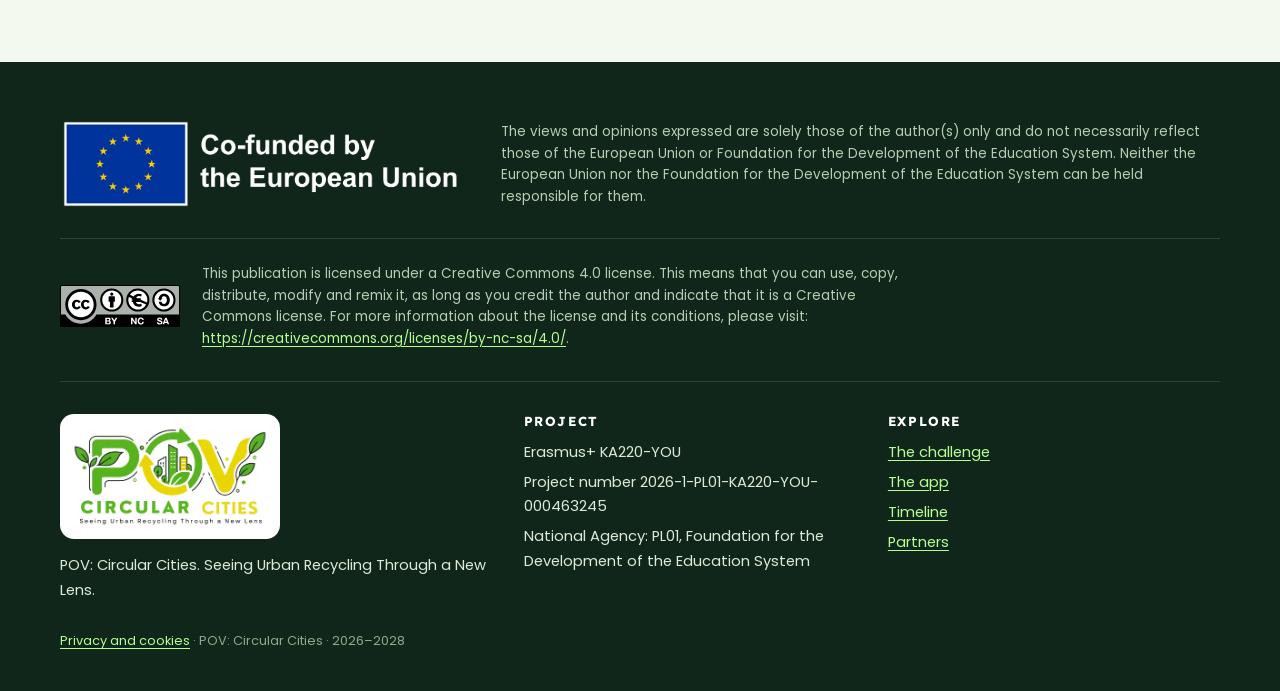
==== commit 2c3071c9: "Privacy page: remove controller placeholder Co-Authored-By: Claude Sonnet 5.5 <noreply@anthropic.com" ====
--- a/privacy.html
+++ b/privacy.html
@@ -40,8 +40,8 @@
 <p class="doc-back"><a href="index.html" data-i18n="pv.back">← Back to the website</a></p>
 <h1 data-i18n="pv.title">Privacy and cookies</h1>
 <p class="doc-date" data-i18n="pv.updated">Last updated: November 2026</p>
-<h2 data-i18n="pv.h1">Who is responsible</h2>
-<p data-i18n="pv.p1">This website presents the Erasmus+ KA220-YOU project “POV: Circular Cities” and is managed by the project partnership. Data controller: <mark class="todo">[organisation name, postal address and contact e-mail to be completed before publication]</mark>.</p>
+<h2 data-i18n="pv.h1">About this website</h2>
+<p data-i18n="pv.p1">This website presents the Erasmus+ KA220-YOU project “POV: Circular Cities” and is managed by the project partnership.</p>
 <h2 data-i18n="pv.h2">Cookies</h2>
 <p data-i18n="pv.p2">This website does not set any cookies. It does not use analytics, advertising or social-media trackers, and it does not load content from third parties such as maps or videos. Because of this, no cookie banner is needed.</p>
 <h2 data-i18n="pv.h3">What is saved in your browser</h2>
@@ -53,7 +53,7 @@
 <h2 data-i18n="pv.h6">Links to other websites</h2>
 <p data-i18n="pv.p6">Some pages link to partner organisations and to the Creative Commons licence. Those websites have their own privacy and cookie policies, which we do not control.</p>
 <h2 data-i18n="pv.h7">Your rights</h2>
-<p data-i18n="pv.p7">Under the General Data Protection Regulation (GDPR) you have the right to access, correct or delete personal data held about you, to restrict or object to its processing, and to lodge a complaint with your national data protection authority. To exercise these rights, contact the data controller named above.</p>
+<p data-i18n="pv.p7">Under the General Data Protection Regulation (GDPR) you have the right to access, correct or delete personal data held about you, to restrict or object to its processing, and to lodge a complaint with your national data protection authority. To exercise these rights, contact the project partnership.</p>
 <h2 data-i18n="pv.h8">Changes to this page</h2>
 <p data-i18n="pv.p8">If the website changes in a way that affects your privacy, for example by adding analytics or a contact form, we will update this page and the date above.</p>
 </div>
